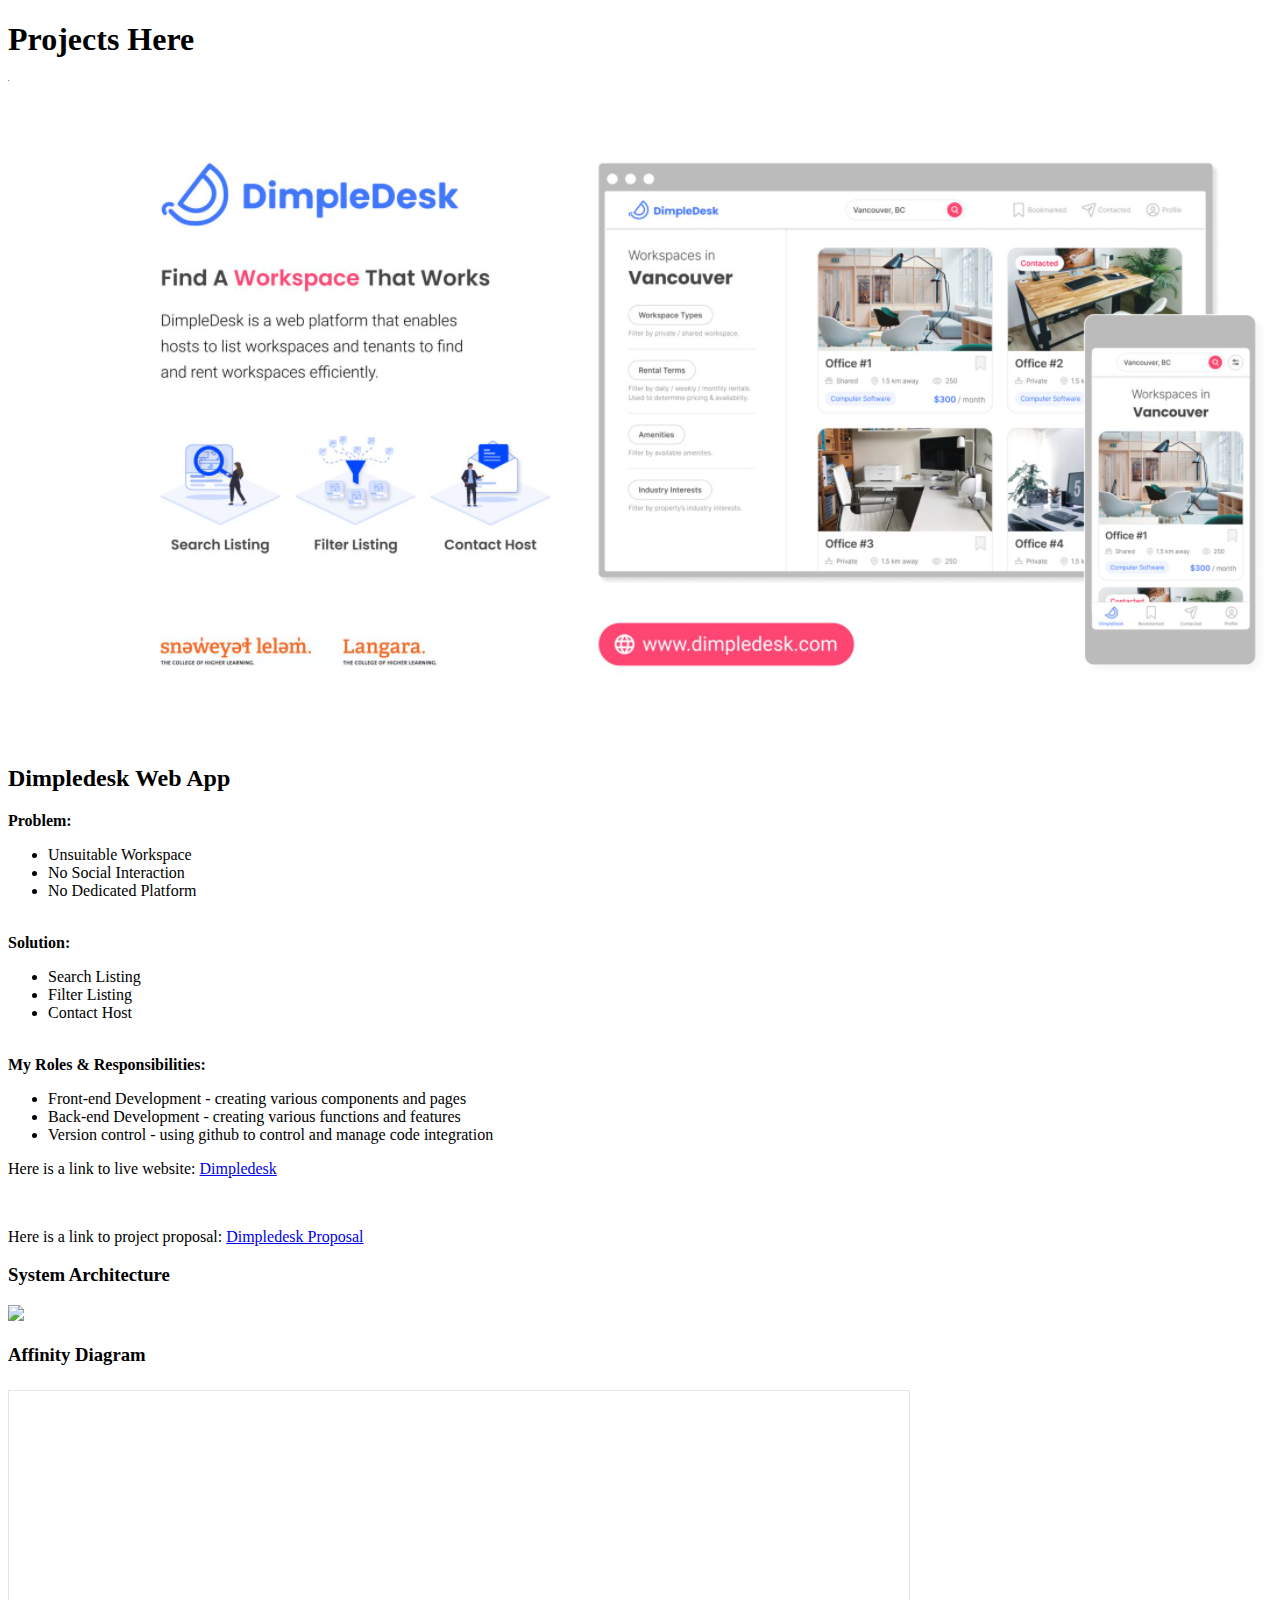
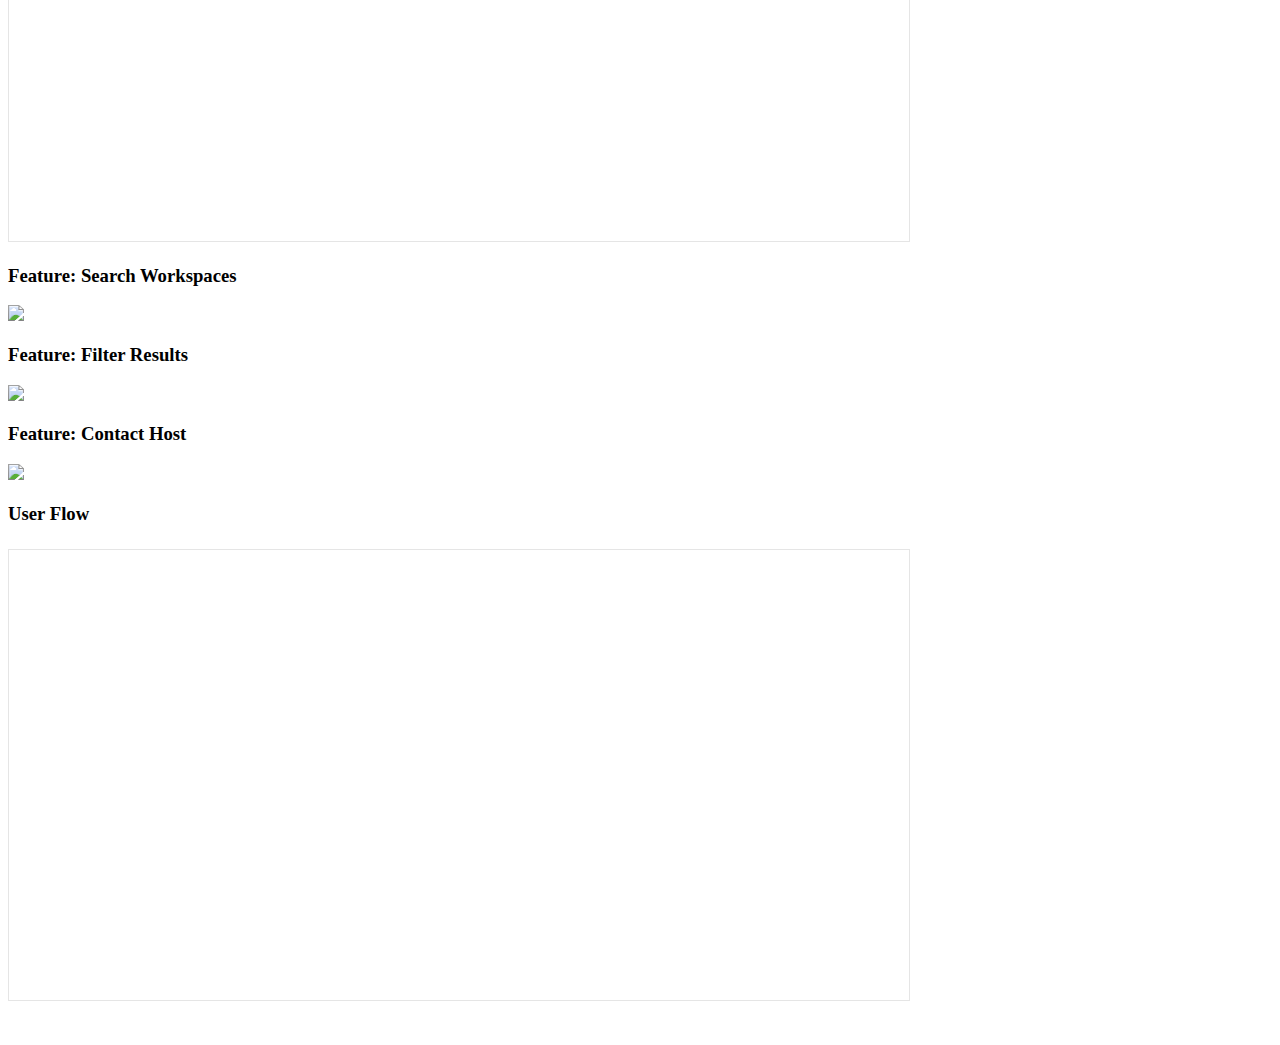
==== others/dimpledesk.html @ 8c036aa7 "major changes" ====
<!DOCTYPE html>
<html lang="en">
<head>
    <meta charset="UTF-8">
    <meta http-equiv="X-UA-Compatible" content="IE=edge">
    <meta name="viewport" content="width=device-width, initial-scale=1.0">
    <title>Document</title>
</head>
<body>
    <h1>Projects Here</h1>
    <div class="cards">
        <img src="../assets/DimpleDesk.PNG" alt="">
        <section id="project_2">
            <h2 id="dimpledesk">Dimpledesk Web App</h2>
            <div class="about_project"><b>Problem:</b>
              <ul>
                <li>Unsuitable Workspace</li>
                <li>No Social Interaction</li>
                <li>No Dedicated Platform</li>
              </ul><br>
              <b>Solution:</b>
              <ul>
                <li>Search Listing</li>
                <li>Filter Listing</li>
                <li>Contact Host</li>
              </ul><br>
              <b>My Roles & Responsibilities:</b>
              <ul>
                <li>Front-end Development - creating various components and pages</li>
                <li>Back-end Development - creating various functions and features</li>
                <li>Version control - using github to control and manage code integration</li>
              </ul>
              <p>Here is a link to live website: <a href="https://dimpledesk.com">Dimpledesk</a></p><br>
              <p>Here is a link to project proposal: <a
                  href="https://drive.google.com/file/d/1d3iZJ1Pp84ir8pvsV2UF8PE7UEBRcq2b/view">Dimpledesk Proposal</a></p>
            </div>
            <h3 class="mt_4">System Architecture</h3>
            <a href="assets/images/system_architecture.png" target="blank"><img
                src="assets/images/system_architecture.png"></a>
            <h3>Affinity Diagram</h3>
            <div style="width: 100%; max-width: 900px; margin-top: 1.5rem"><iframe
                style="border: 1px solid rgba(0, 0, 0, 0.1);" width="100%" height="450"
                src="https://www.figma.com/embed?embed_host=share&url=https%3A%2F%2Fwww.figma.com%2Ffile%2F87sHKnxHgJLQMwlOA5DRRX%2FListing-Data-Affinity-Diagram%3Fnode-id%3D0%253A1"
                allowfullscreen></iframe></div>
            <h3 class="mt_4">Feature: Search Workspaces</h3>
            <a href="assets/images/search_workspaces.PNG" target="blank"><img src="assets/images/search_workspaces.PNG"></a>
            <h3>Feature: Filter Results</h3>
            <a href="assets/images/filter_results.PNG" target="blank"><img src="assets/images/filter_results.PNG"></a>
            <h3>Feature: Contact Host</h3>
            <a href="assets/images/contact_host.PNG" target="blank"><img src="assets/images/contact_host.PNG"></a>
            <h3>User Flow</h3>
            <div style="width: 100%; max-width: 900px; margin-top: 1.5rem"><iframe
                style="border: 1px solid rgba(0, 0, 0, 0.1); margin-bottom: 2rem" width="100%" height="450"
                src="https://www.figma.com/embed?embed_host=share&url=https%3A%2F%2Fwww.figma.com%2Ffile%2F0HXl0DAe8w7YLWH1vQOM98%2FUser-Flow-V3%3Fnode-id%3D21%253A0"
                allowfullscreen></iframe></div>
          </section>
    </div>
</body>
</html>
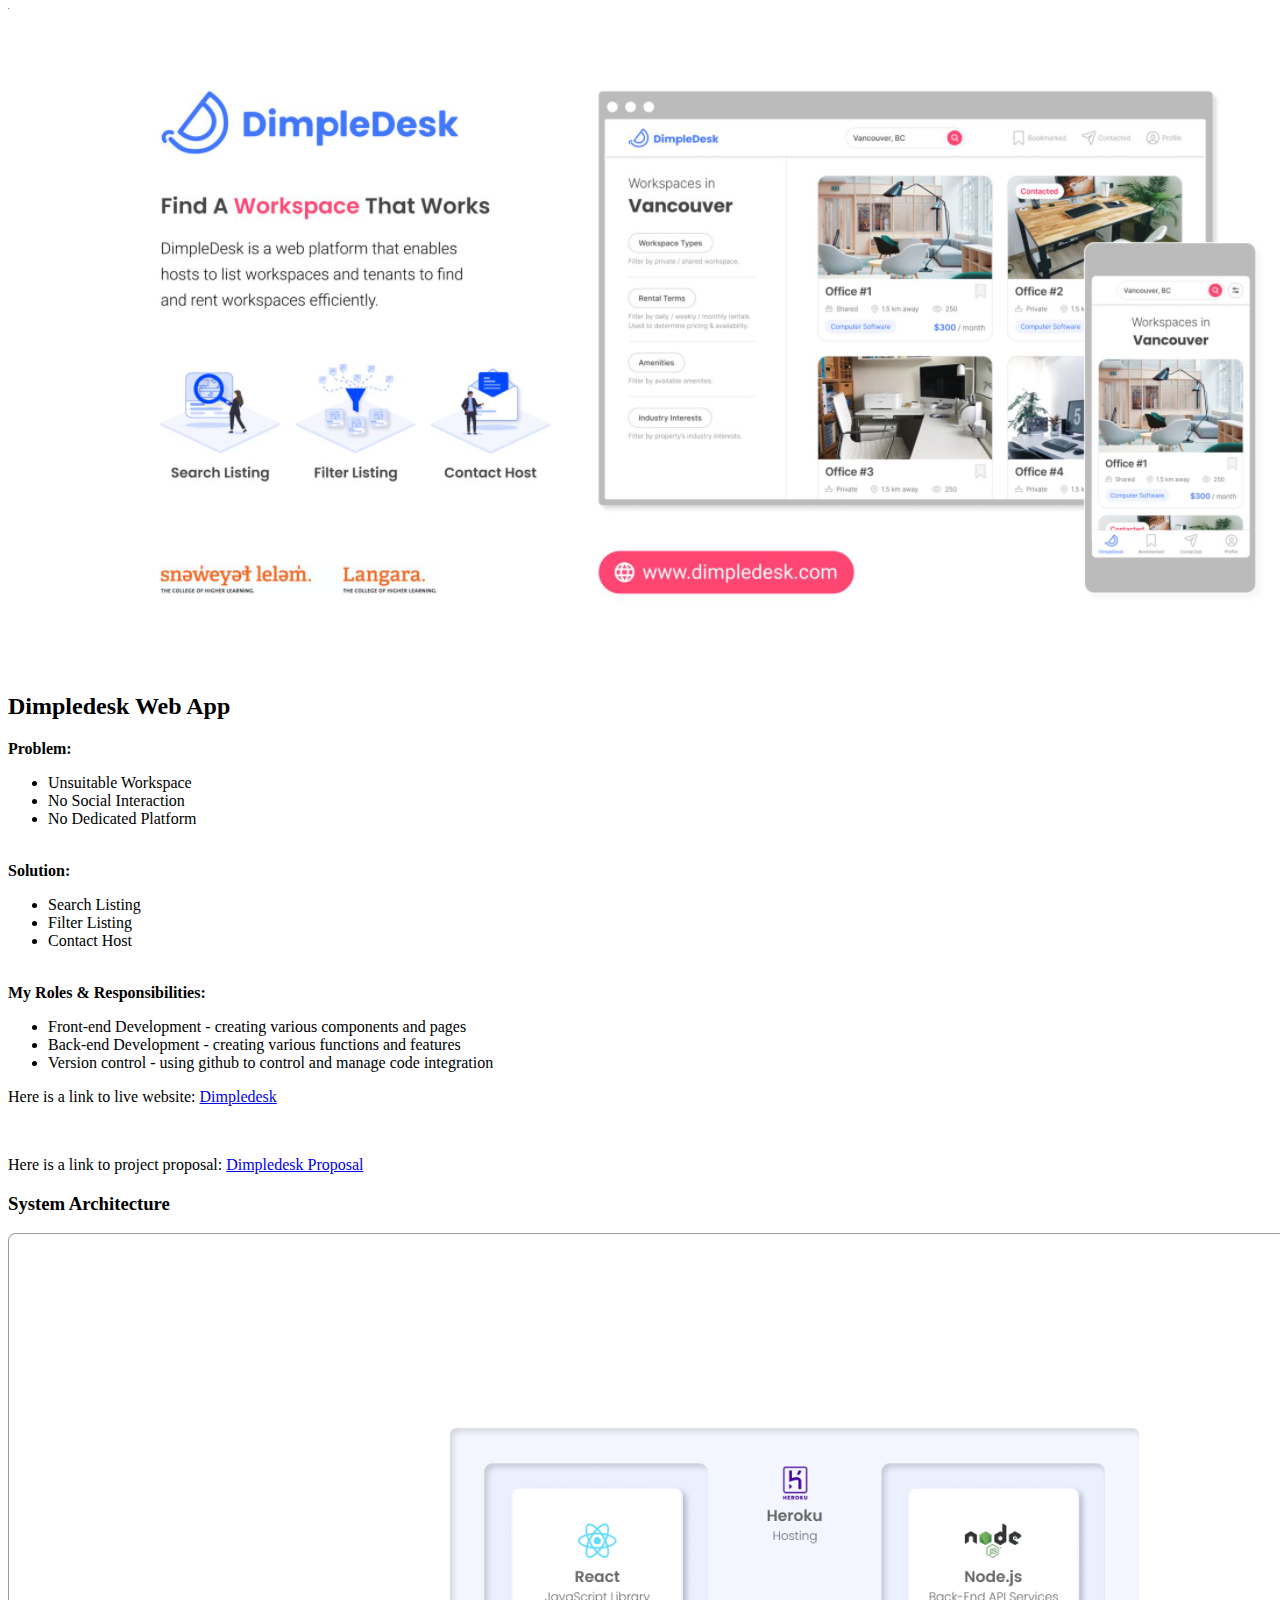
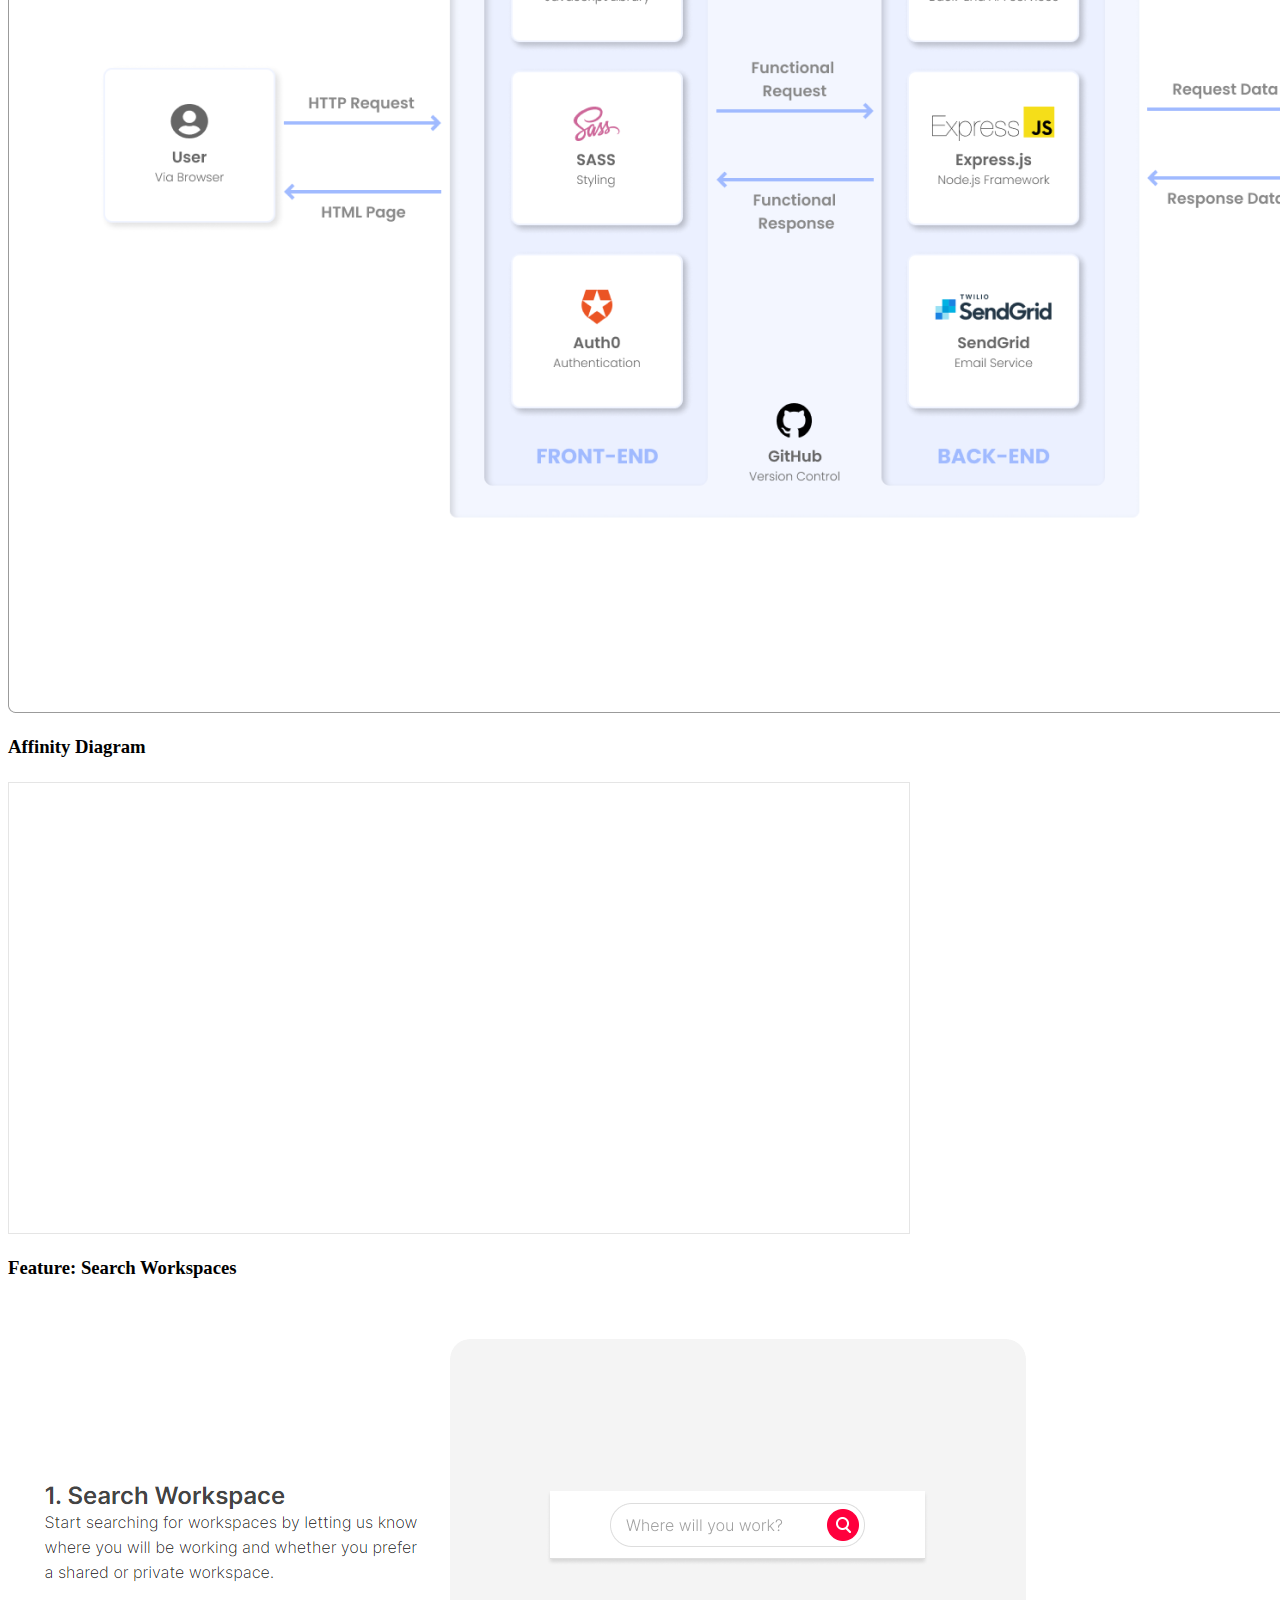
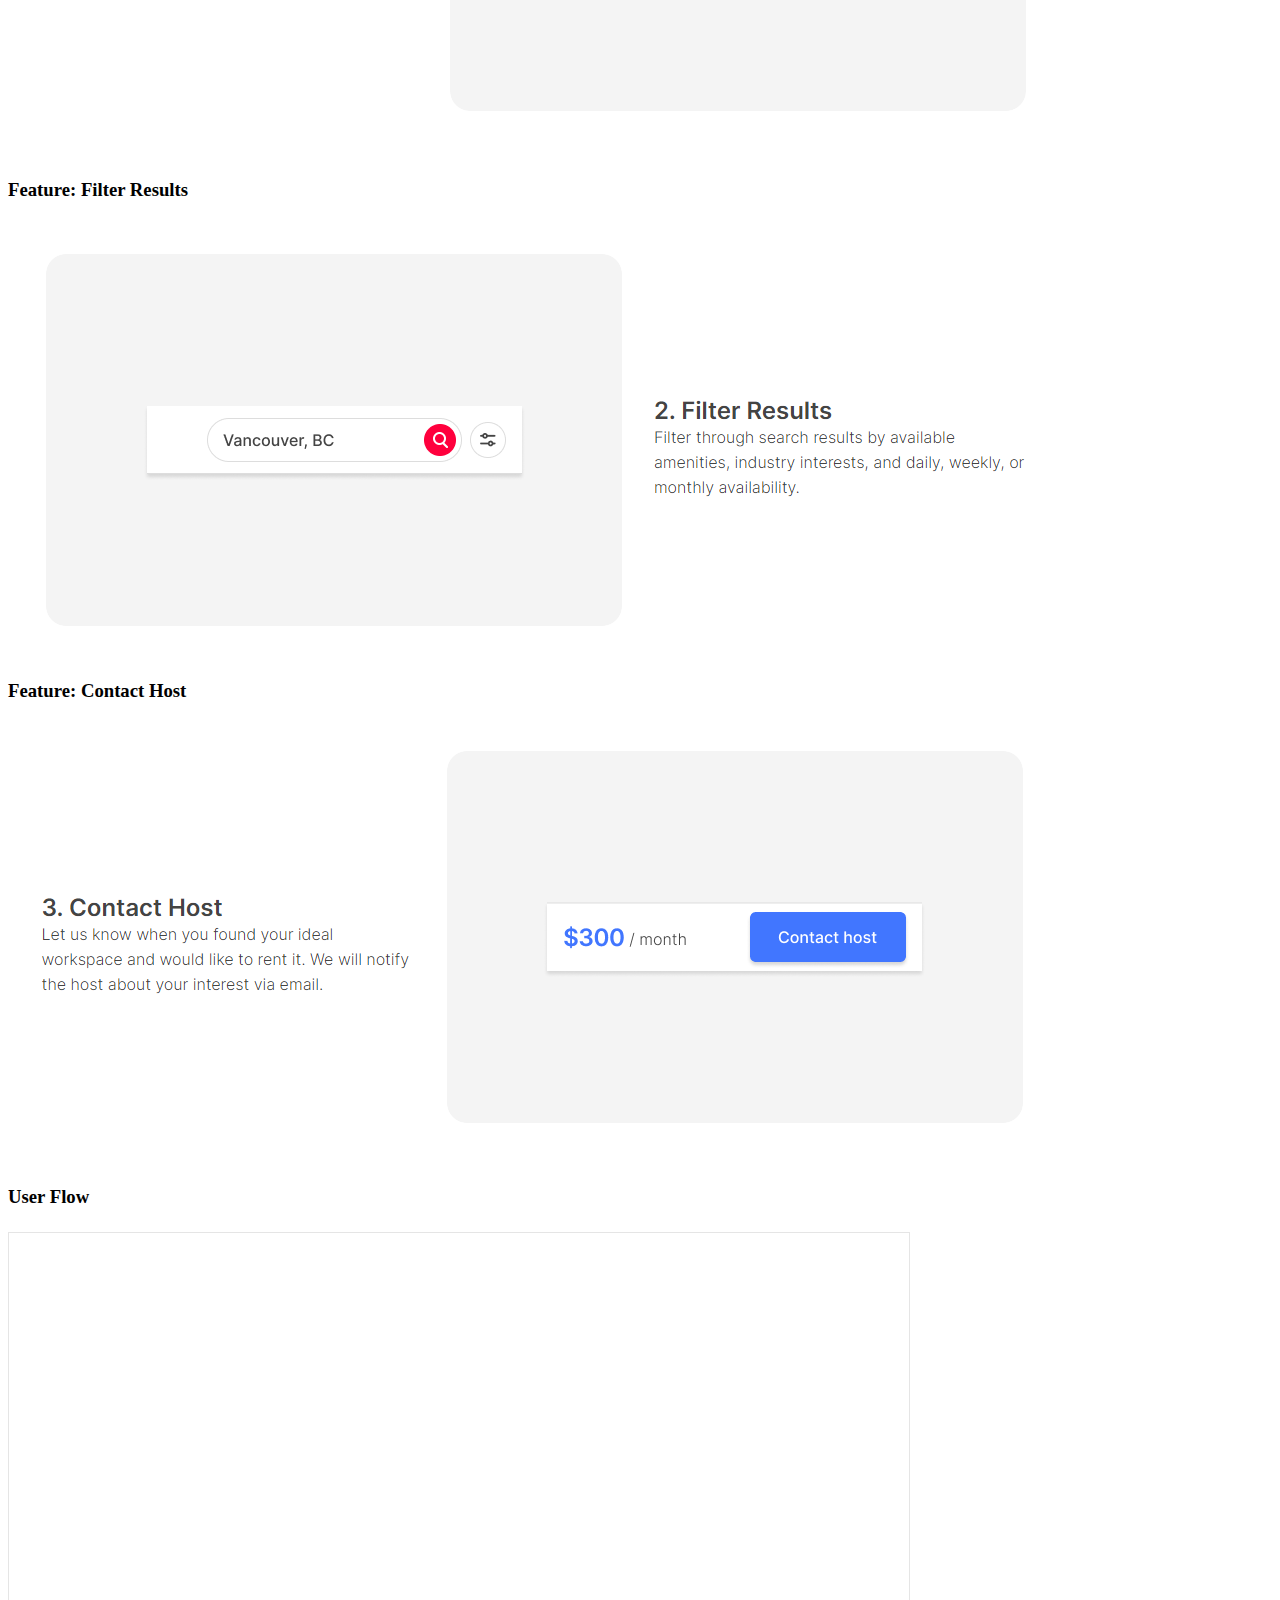
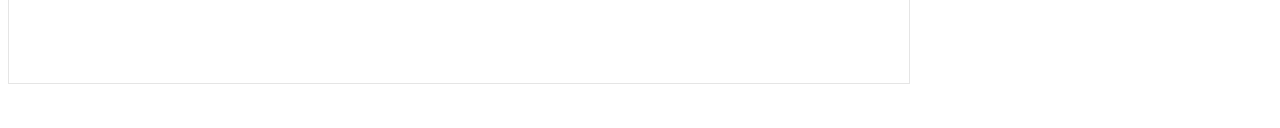
==== commit 67a06ca4: "stylingnore" ====
--- a/others/dimpledesk.html
+++ b/others/dimpledesk.html
@@ -7,7 +7,7 @@
     <title>Document</title>
 </head>
 <body>
-    <h1>Projects Here</h1>
+  
     <div class="cards">
         <img src="../assets/DimpleDesk.PNG" alt="">
         <section id="project_2">
@@ -35,19 +35,19 @@
                   href="https://drive.google.com/file/d/1d3iZJ1Pp84ir8pvsV2UF8PE7UEBRcq2b/view">Dimpledesk Proposal</a></p>
             </div>
             <h3 class="mt_4">System Architecture</h3>
-            <a href="assets/images/system_architecture.png" target="blank"><img
-                src="assets/images/system_architecture.png"></a>
+            <a href="../assets/images/system_architecture.png" target="blank"><img
+                src="../assets/images/system_architecture.png"></a>
             <h3>Affinity Diagram</h3>
             <div style="width: 100%; max-width: 900px; margin-top: 1.5rem"><iframe
                 style="border: 1px solid rgba(0, 0, 0, 0.1);" width="100%" height="450"
                 src="https://www.figma.com/embed?embed_host=share&url=https%3A%2F%2Fwww.figma.com%2Ffile%2F87sHKnxHgJLQMwlOA5DRRX%2FListing-Data-Affinity-Diagram%3Fnode-id%3D0%253A1"
                 allowfullscreen></iframe></div>
             <h3 class="mt_4">Feature: Search Workspaces</h3>
-            <a href="assets/images/search_workspaces.PNG" target="blank"><img src="assets/images/search_workspaces.PNG"></a>
+            <a href="../assets/images/search_workspaces.PNG" target="blank"><img src="../assets/images/search_workspaces.PNG"></a>
             <h3>Feature: Filter Results</h3>
-            <a href="assets/images/filter_results.PNG" target="blank"><img src="assets/images/filter_results.PNG"></a>
+            <a href="../assets/images/filter_results.PNG" target="blank"><img src="../assets/images/filter_results.PNG"></a>
             <h3>Feature: Contact Host</h3>
-            <a href="assets/images/contact_host.PNG" target="blank"><img src="assets/images/contact_host.PNG"></a>
+            <a href="../assets/images/contact_host.PNG" target="blank"><img src="../assets/images/contact_host.PNG"></a>
             <h3>User Flow</h3>
             <div style="width: 100%; max-width: 900px; margin-top: 1.5rem"><iframe
                 style="border: 1px solid rgba(0, 0, 0, 0.1); margin-bottom: 2rem" width="100%" height="450"
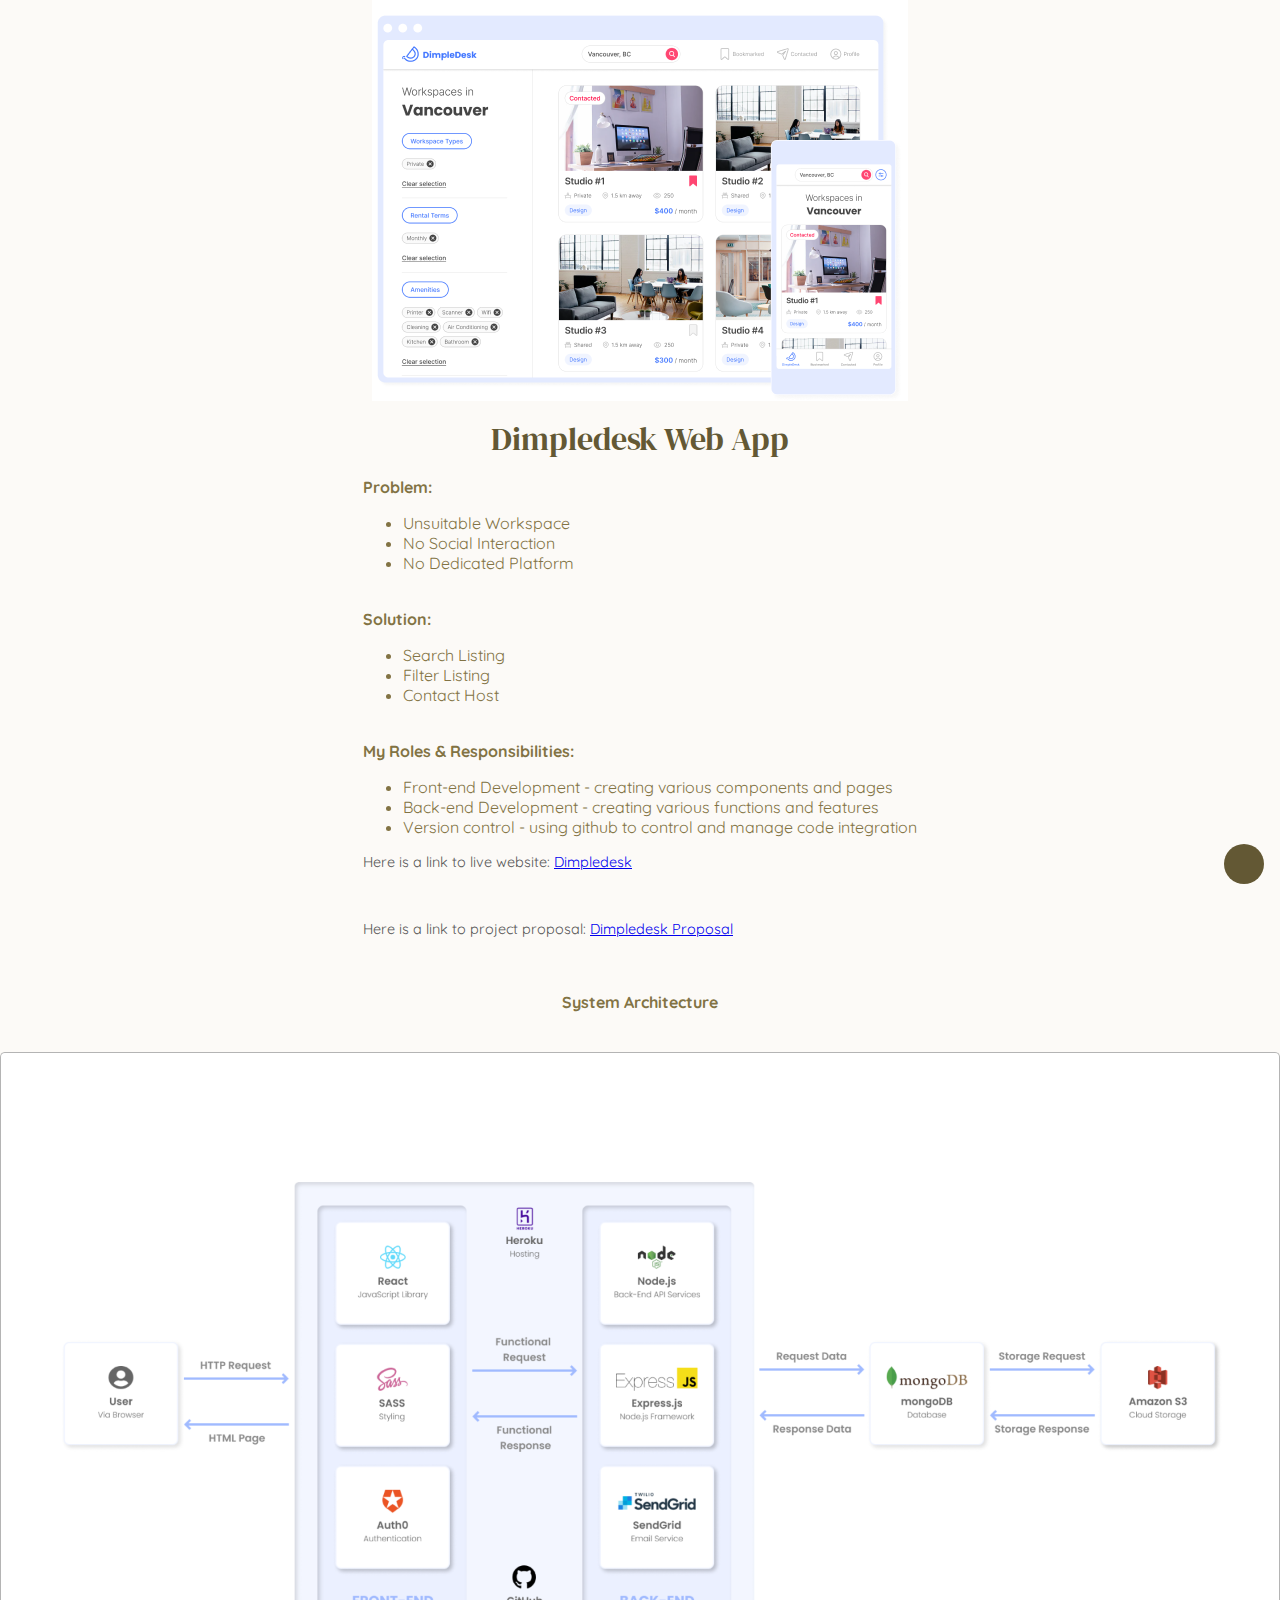
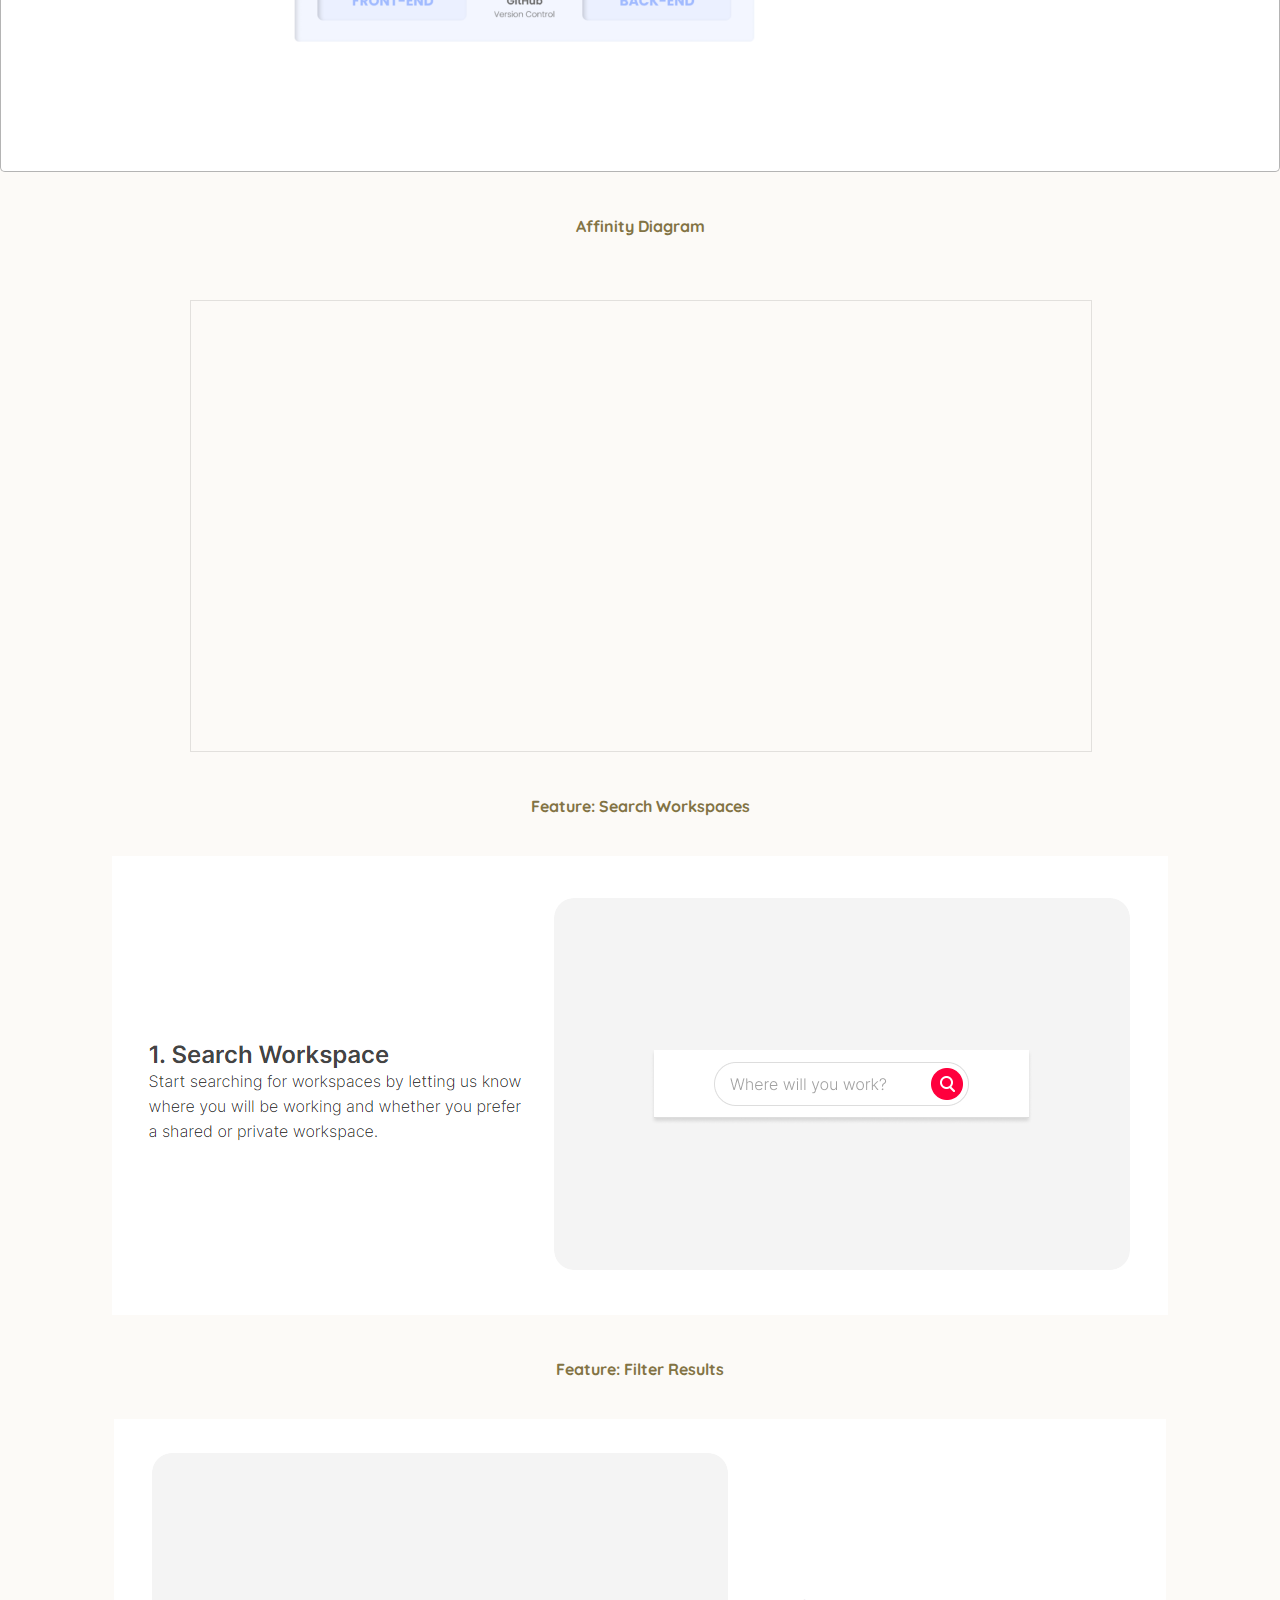
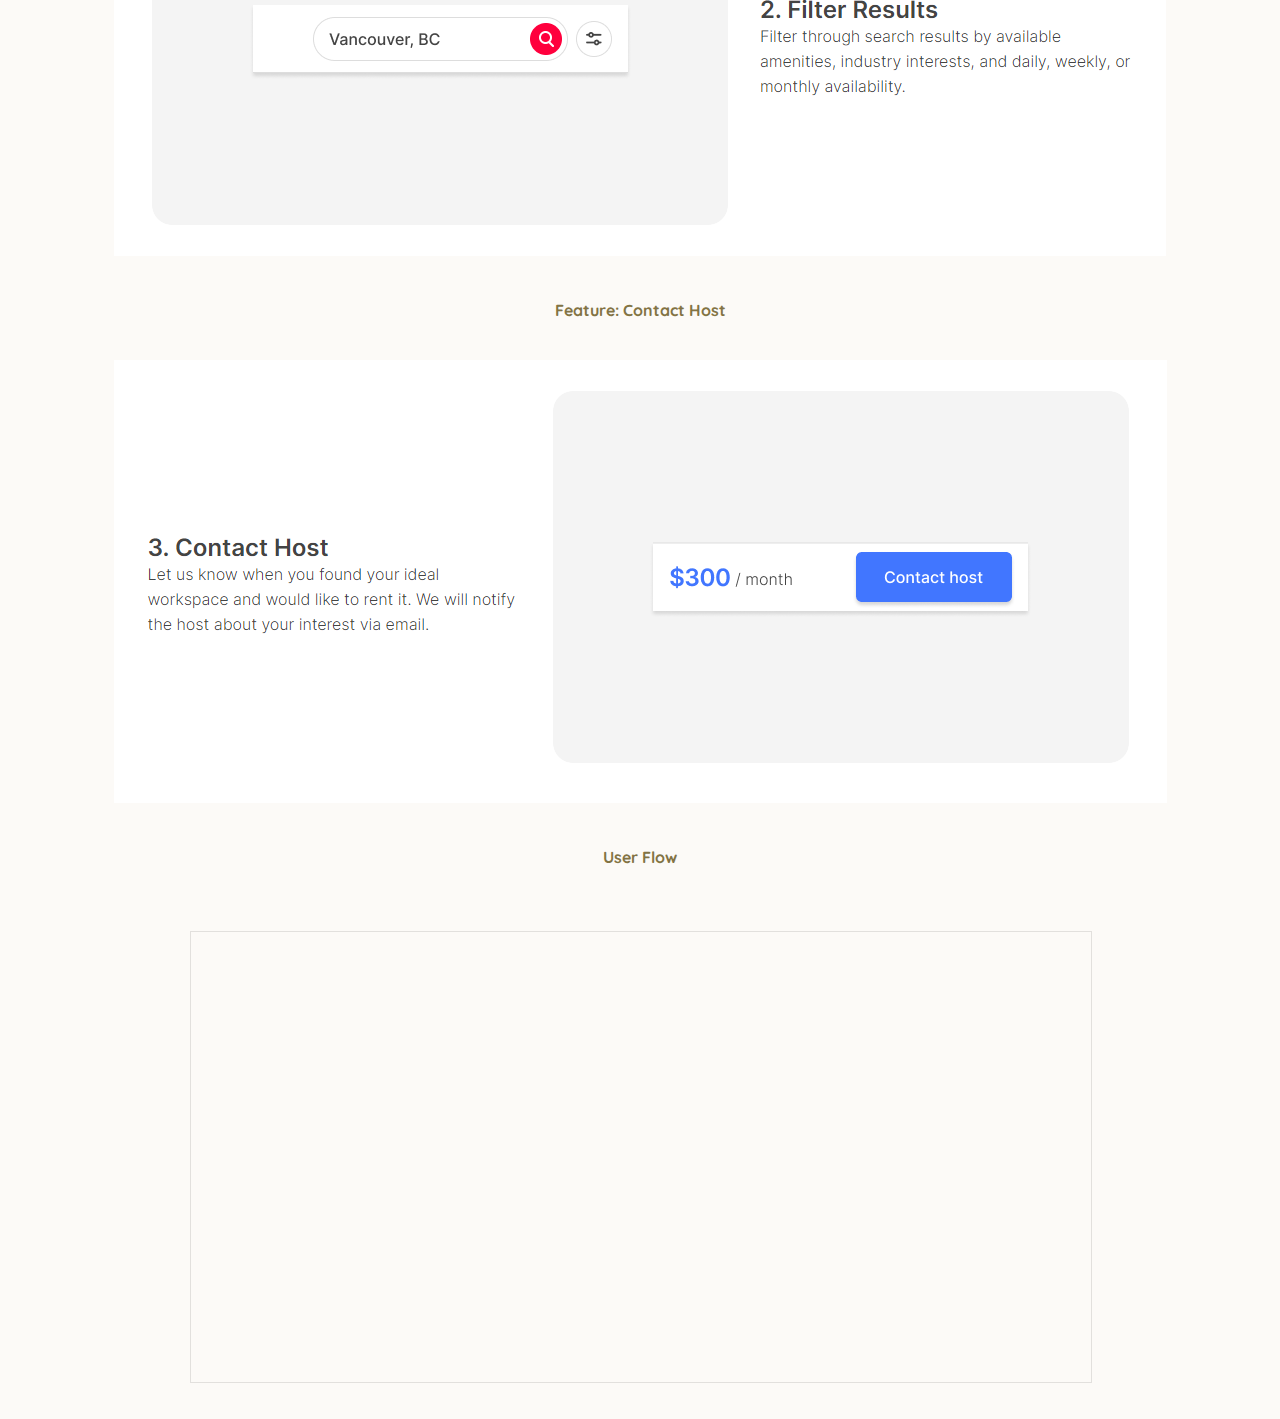
==== commit 48141573: "added" ====
--- a/others/dimpledesk.html
+++ b/others/dimpledesk.html
@@ -4,11 +4,13 @@
     <meta charset="UTF-8">
     <meta http-equiv="X-UA-Compatible" content="IE=edge">
     <meta name="viewport" content="width=device-width, initial-scale=1.0">
-    <title>Document</title>
+    <title>DimpleDesk</title>
+    <link rel="stylesheet" href="../style.css">
 </head>
 <body>
-  
-    <div class="cards">
+  <button class="backtohome"><i class="fas fa-arrow-left"></i><a href="../index.html"></a></button>
+    <div class="dimpledesk-wrapper">
+      <div class="dimpledesk-innerwrapper">
         <img src="../assets/DimpleDesk.PNG" alt="">
         <section id="project_2">
             <h2 id="dimpledesk">Dimpledesk Web App</h2>
@@ -54,6 +56,7 @@
                 src="https://www.figma.com/embed?embed_host=share&url=https%3A%2F%2Fwww.figma.com%2Ffile%2F0HXl0DAe8w7YLWH1vQOM98%2FUser-Flow-V3%3Fnode-id%3D21%253A0"
                 allowfullscreen></iframe></div>
           </section>
+        </div>
     </div>
 </body>
 </html>--- a/style.css
+++ b/style.css
@@ -0,0 +1,683 @@
+@import url("https://fonts.googleapis.com/css2?family=DM+Serif+Display&family=Quicksand:wght@300;400;600;700&display=swap");
+.gap-top {
+  margin: 6rem 0;
+}
+
+.top {
+  position: fixed;
+  bottom: 1rem;
+  font-weight: bold;
+  right: 1rem;
+  z-index: 2;
+  border-radius: 50%;
+  border: 0;
+  background-color: #635834;
+  color: white;
+  width: 2.5rem;
+  height: 2.5rem;
+}
+
+.short-images {
+  max-width: 100%;
+  min-height: 50%;
+}
+.backtohome {
+  position: fixed;
+  bottom: 1rem;
+  font-weight: bold;
+  right: 1rem;
+  z-index: 2;
+  border-radius: 50%;
+  border: 0;
+  background-color: #635834;
+  color: white;
+  width: 2.5rem;
+  height: 2.5rem;
+}
+
+.fas .fa-arrow-left {
+  color: red;
+}
+.edu {
+  font-size: 1.5rem !important;
+}
+
+.resume a {
+  text-decoration: none;
+}
+#resume {
+  display: flex;
+  justify-content: center;
+  align-items: center;
+  background-color: #fcfaf7;
+  padding-top: 6rem;
+  padding-bottom: 4rem;
+}
+
+#resume button {
+  background-color: #827344;
+  border-radius: 20px;
+  padding: 0 .8rem;
+  box-shadow: 2px 2px 4px rgb(0 0 0 / 150%);
+}
+#resume h2 {
+  color: white;
+}
+.more {
+  background-color: #827344;
+  padding: 0.9rem 1.3rem;
+  border-radius: 50px;
+}
+
+.more a {
+  text-decoration: none;
+  color: #fcfaf7;
+}
+
+.dimpledesk-wrapper {
+  background-color: #fcfaf7;
+}
+
+.dimpledesk-innerwrapper {
+  display: flex;
+  flex-direction: column;
+  justify-content: center;
+  align-items: center;
+}
+.tenex-wrapper {
+  background-color: #fcfaf7;
+}
+
+.tenex-innerwrapper {
+  display: flex;
+  flex-direction: column;
+  justify-content: center;
+  align-items: center;
+}
+
+.internal-tenex {
+  padding-left: 3rem;
+  display: flex;
+  flex-direction: column;
+  justify-content: center;
+  align-items: center;
+}
+#project_2 {
+  display: flex;
+  flex-direction: column;
+  justify-content: center;
+  align-items: center;
+  color: #827344;
+}
+
+#project_2 h3 {
+  padding: 2rem 0;
+}
+.expand {
+  grid-column: 1 / -1;
+}
+
+.fas {
+  font-size: 1.2rem;
+}
+
+.fab {
+  font-size: 1.5rem;
+}
+
+.links {
+  padding: 0;
+  text-align: left;
+}
+
+.links a i {
+  padding-right: 0.5rem;
+  color: #827344;
+}
+
+.links a:active {
+  color: #7d9867;
+}
+
+.collegeimg {
+  max-width: 100%;
+  height: auto;
+}
+
+body {
+  font-family: "Quicksand", sans-serif;
+}
+
+h1,
+h2 {
+  font-family: "DM Serif Display", serif;
+  letter-spacing: 1.3px;
+  font-weight: 300;
+}
+
+h2 {
+  color: #635834;
+  font-size: 1.5rem;
+  margin: 0;
+  letter-spacing: -0.02px;
+}
+
+h3 {
+  color: #827344;
+  margin: 0.5rem auto;
+}
+
+p {
+  color: #555555;
+  font-size: 0.8rem;
+}
+
+.hero-wrapper p {
+  color: #555555;
+  margin: auto;
+}
+
+.hero-wrapper h2 {
+  margin-top: 2rem;
+}
+
+.features-wrapper p {
+  max-width: 90%;
+  margin: 0.5rem auto;
+}
+
+@media screen and (min-width: 375px) {
+  p {
+    font-size: 0.9rem;
+  }
+  h2 {
+    font-size: 1.8rem;
+  }
+}
+
+@media screen and (min-width: 768px) {
+  h2 {
+    margin: 1rem 0;
+  }
+  h3 {
+    font-size: 1rem;
+  }
+}
+
+@media screen and (min-width: 1280px) {
+  h1 {
+    font-size: 4rem;
+  }
+  h2 {
+    font-size: 2rem;
+  }
+  #features h2 {
+    margin-bottom: 3rem;
+  }
+}
+
+header {
+  padding: 0.7rem 1.5rem;
+  background-color: #fcfaf7;
+  display: -webkit-box;
+  display: -ms-flexbox;
+  display: flex;
+  -webkit-box-pack: justify;
+  -ms-flex-pack: justify;
+  justify-content: space-between;
+  -webkit-box-align: center;
+  -ms-flex-align: center;
+  align-items: center;
+  position: fixed;
+  top: 0;
+  left: 0;
+  right: 0;
+  z-index: 100;
+}
+
+@media screen and (min-width: 768px) {
+  header {
+    padding: 1rem 4rem;
+  }
+}
+
+footer {
+  padding: 3rem;
+  text-align: center;
+  background-color: #fcfaf7;
+}
+
+body {
+  margin: 0;
+  background-color: #fcfaf7;
+}
+
+main {
+  /* background-image: url("../../../assets/HeroimageV02.png"); */
+  background-attachment: fixed;
+  /* background-size: 140%; */
+  background-position: center 38px;
+  background-repeat: no-repeat;
+  background-color: #ded9cb;
+  /* padding: 18rem 0 0 0; */
+}
+
+.hero-wrapper {
+  text-align: center;
+}
+
+.hero-wrapper div {
+  background-color: #ded9cb;
+  margin-top: 1rem;
+  padding: 3rem 1.5rem;
+  text-align: center;
+}
+
+.features-wrapper,
+.project-wrapper {
+  text-align: center;
+  display: -ms-grid;
+  display: grid;
+  -ms-grid-columns: 1fr;
+  grid-template-columns: 1fr;
+  gap: 0;
+  padding: 6rem 1.5rem;
+  background-color: #fcfaf7;
+}
+
+.features-wrapper section:not(:first-of-type),
+.project-wrapper section:not(:first-of-type) {
+  margin: 1rem 0;
+}
+
+.project-wrapper {
+  gap: 2rem 0;
+}
+
+/* ************************************************************* */
+.container {
+  width: 370px;
+  height: 330px;
+  border: 2px solid #d4d4d4;
+  background: #fff;
+  border-radius: 10px;
+  text-align: center;
+  position: relative;
+}
+.container:hover .text {
+  opacity: 0;
+}
+.container:hover .img {
+  opacity: 1;
+}
+.text {
+  position: absolute;
+  top: 50%;
+  transform: translateY(-50%);
+  text-align: center;
+  left: 0;
+  right: 0;
+  opacity: 1;
+  transition: opacity 0.3s linear;
+}
+
+.text1 {
+  position: absolute;
+  top: 85%;
+  transform: translateY(-50%);
+  text-align: center;
+  left: 0;
+  right: 0;
+  opacity: 1;
+  transition: opacity 0.3s linear;
+}
+.img {
+  transition: opacity 0.3s linear;
+  top: 0%;
+  bottom: 50%;
+  position: absolute;
+  opacity: 0;
+
+}
+/* ************************************************************* */
+
+.cards {
+  background-color: #fff;
+  padding: 1rem;
+  border-radius: 0.8rem;
+  -webkit-box-shadow: 2px 2px 4px rgba(0, 0, 0, 0.12);
+  box-shadow: 2px 2px 4px rgba(0, 0, 0, 0.12);
+
+  width: 370px;
+  height: 340px;
+  border: 4px solid black;
+}
+
+.project-wrapper h3,
+.project-wrapper p {
+  margin: 0.5rem 0;
+  text-align: left;
+}
+
+.contact-wrapper {
+  text-align: center;
+}
+
+.contact-wrapper {
+  padding: 6rem 1.5rem;
+  background-color: #fcfaf7;
+}
+
+.contact-wrapper p {
+  margin: 1rem 0.5rem;
+}
+
+form {
+  margin: 2rem 0;
+}
+
+input,
+textarea {
+  padding: 0.5rem 0 0.5rem 0.5rem;
+  margin: 0.8rem 0;
+  border: 1px solid #999999;
+  width: 100%;
+  font-family: "Quicksand", sans-serif;
+  border: none;
+  border-bottom: 1px solid #827344;
+  background-color: #82734407;
+}
+
+form button {
+  background-color: #fff;
+  width: 100%;
+  max-width: 300px;
+  height: 45px;
+  border-radius: 50px;
+  color: #827344;
+  font-weight: 600;
+  border: 1px solid #dddddd;
+  font-family: "Quicksand", sans-serif;
+  -webkit-box-shadow: 2px 2px 4px rgba(0, 0, 0, 0.12);
+  box-shadow: 2px 2px 4px rgba(0, 0, 0, 0.12);
+  margin: 1rem auto;
+}
+
+input:focus,
+textarea:focus {
+  outline: 1px solid #827344;
+}
+
+aside {
+  background-color: #fcfaf77c;
+  padding: 6rem 1.5rem;
+  text-align: center;
+}
+
+aside button {
+  background-color: #827344;
+  width: 100%;
+  max-width: 300px;
+  height: 45px;
+  border-radius: 50px;
+  color: #fff;
+  font-size: 1rem;
+  font-weight: 600;
+  -webkit-box-shadow: 2px 2px 4px rgba(0, 0, 0, 0.12);
+  box-shadow: 2px 2px 4px rgba(0, 0, 0, 0.12);
+}
+
+@media screen and (min-width: 375px) {
+  main {
+    padding: 8.5rem 0 0 0;
+  }
+  .hero-wrapper div {
+    margin-top: 4rem;
+  }
+  .features-wrapper p {
+    max-width: 82%;
+    margin: 1rem auto;
+  }
+  .contact-wrapper p {
+    margin: 1rem;
+  }
+}
+
+@media screen and (min-width: 425px) {
+  main {
+    padding: 8rem 0 0 0;
+    background-size: 120%;
+    background-position: center 45px;
+  }
+  .cards {
+    max-width: 65%;
+    margin: 0 auto;
+  }
+  .contact-wrapper,
+  .features-wrapper {
+    padding: 6rem 3rem;
+  }
+  .features-wrapper section {
+    margin-bottom: 5rem;
+  }
+  .hero-wrapper p {
+    padding: 0 1rem;
+  }
+}
+
+@media screen and (min-width: 768px) {
+  main {
+    background-color: #ded9cb;
+    background-size: 100%;
+    background-position: center 50px;
+  }
+  .hero-wrapper p {
+    margin: 0;
+    text-align: left;
+  }
+  .hero-wrapper div {
+    margin: 0;
+    padding: 0;
+  }
+  .hero-wrapper {
+    background-color: #ded9cb;
+    display: -ms-grid;
+    display: grid;
+    -ms-grid-columns: 1fr 2fr;
+    grid-template-columns: 1fr 2fr;
+    gap: 1rem;
+    -webkit-box-align: center;
+    -ms-flex-align: center;
+    align-items: center;
+    padding: 3rem;
+  }
+  .features-wrapper section:not(:first-of-type),
+  .project-wrapper section:not(:first-of-type) {
+    margin: 0;
+  }
+  .features-wrapper p {
+    max-width: 100%;
+    margin: 0;
+  }
+  .features-wrapper,
+  .project-wrapper {
+    padding: 8rem 3rem;
+  }
+  .project-wrapper,
+  .features-wrapper {
+    /* display: -ms-grid; */
+    display: grid;
+    /* -ms-grid-columns: (1fr)[3]; */
+    grid-template-columns: repeat(3, 1fr);
+    gap: 1rem;
+  }
+  .cards {
+    max-width: 100%;
+  }
+  .contact-wrapper {
+    padding: 6rem 10rem;
+  }
+  .contact-wrapper p {
+    margin: 1.3rem 0;
+  }
+  form {
+    display: -webkit-box;
+    display: -ms-flexbox;
+    display: flex;
+    -webkit-box-orient: vertical;
+    -webkit-box-direction: normal;
+    -ms-flex-flow: column wrap;
+    flex-flow: column wrap;
+    gap: 1rem 0;
+  }
+  input,
+  textarea,
+  .contact-wrapper p {
+    width: 450px;
+    margin: 0 auto;
+  }
+  input:first-of-type {
+    margin: 0.8rem;
+  }
+}
+
+@media screen and (min-width: 1024px) {
+  main {
+    background-size: 100%;
+    /* padding: 35rem 0 0 0; */
+    background-color: #ded9cb;
+  }
+  .hero-wrapper {
+    padding: 3rem 4rem;
+  }
+  .features-wrapper,
+  .project-wrapper {
+    padding: 10rem 4rem;
+  }
+  .project-wrapper,
+  .features-wrapper {
+    gap: 2rem;
+  }
+}
+
+@media screen and (min-width: 1440px) {
+  main {
+    background-position: center 15px;
+  }
+  .hero-wrapper {
+    padding: 3rem 4rem;
+  }
+  .features-wrapper,
+  .project-wrapper {
+    padding: 10rem 4rem;
+  }
+  header {
+    display: flex;
+    justify-content: end;
+  }
+}
+
+img {
+  max-width: 100%;
+  height: auto;
+}
+
+header img {
+  width: 20px;
+}
+
+.hero-wrapper img {
+  width: 100%;
+  opacity: 80%;
+  height: auto;
+}
+
+.project-wrapper img {
+  border-radius: 10px;
+}
+
+@media screen and (min-width: 425px) {
+  .features-wrapper img {
+    max-width: 90%;
+    height: auto;
+  }
+}
+
+@media screen and (min-width: 768px) {
+  header img {
+    width: 24px;
+  }
+  img {
+    max-width: 100%;
+  }
+  .features-wrapper img {
+    max-width: 100%;
+  }
+  .hero-wrapper img {
+    width: 100%;
+    opacity: 80%;
+    height: auto;
+  }
+}
+
+.visually-hidden {
+  clip: rect(0 0 0 0);
+  -webkit-clip-path: inset(50%);
+  clip-path: inset(50%);
+  height: 1px;
+  overflow: hidden;
+  position: absolute;
+  white-space: nowrap;
+  width: 1px;
+}
+
+nav ul {
+  list-style-type: none;
+  padding-left: 0;
+  margin: 0;
+  border: none;
+}
+
+#main-nav ul a {
+  text-decoration: none;
+  color: grey;
+  font-size: 1rem;
+  font-weight: bold;
+}
+
+.show-menu {
+  display: block;
+}
+
+nav div {
+  display: none;
+}
+
+button {
+  background-color: rgba(255, 255, 255, 0);
+  border: none;
+  color: #827344;
+}
+
+@media screen and (min-width: 768px) {
+  nav div {
+    display: -webkit-box;
+    display: -ms-flexbox;
+    display: flex;
+  }
+  #menu ul {
+    display: -webkit-box;
+    display: -ms-flexbox;
+    display: flex;
+    -webkit-box-orient: horizontal;
+    -webkit-box-direction: normal;
+    -ms-flex-flow: row nowrap;
+    flex-flow: row nowrap;
+  }
+  #menu-button {
+    display: none;
+  }
+  nav ul li {
+    padding-left: 2rem;
+  }
+}
